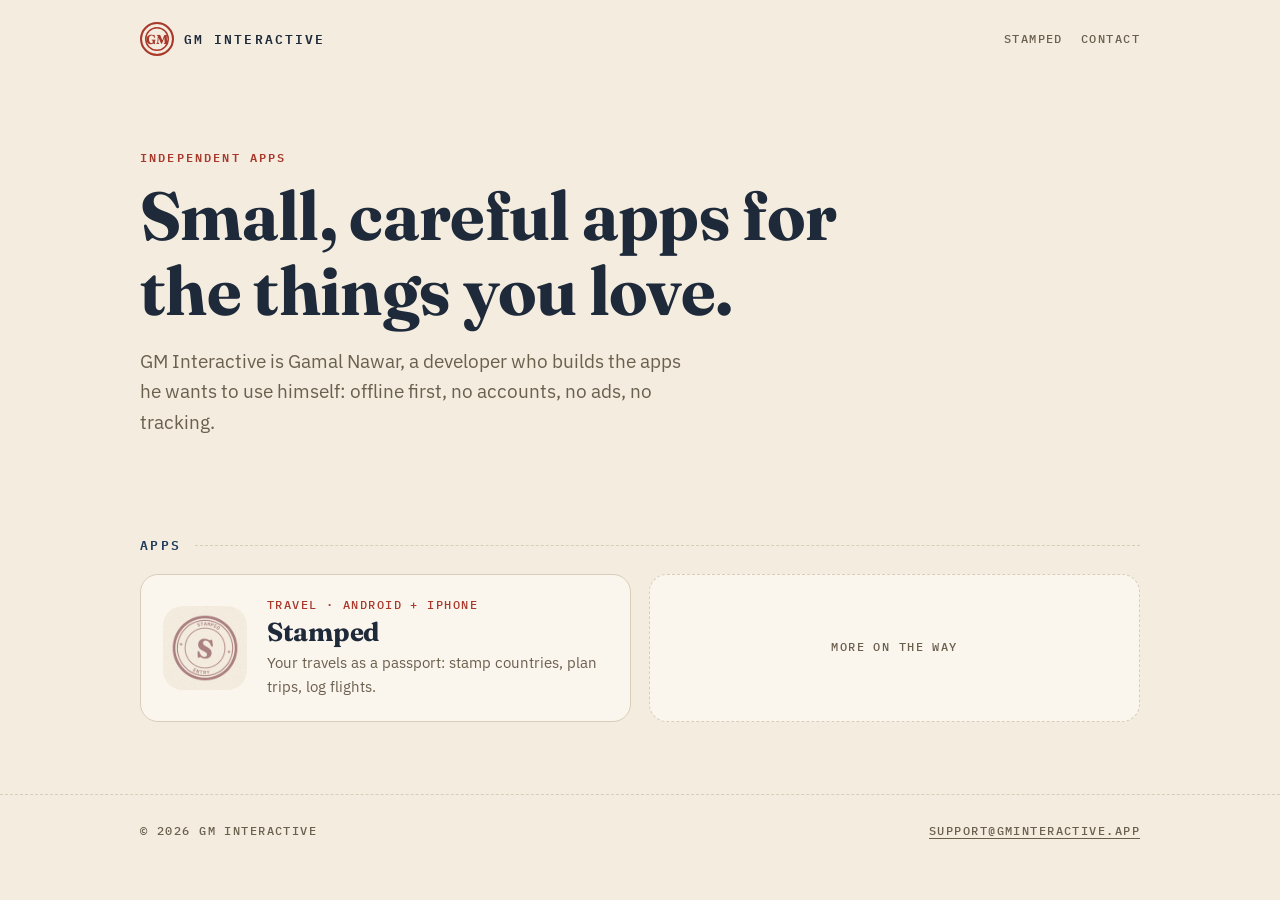
==== index.html @ 22e01575 "Add files via upload" ====
<!doctype html>
<html lang="en">
<head>
<meta charset="utf-8">
<meta name="viewport" content="width=device-width, initial-scale=1">
<title>GM Interactive</title>
<meta name="description" content="Small, careful apps by Gamal Nawar. Home of Stamped, a travel passport for your phone.">
<link rel="icon" href="/stamped/img/favicon.png">
<link rel="preconnect" href="https://fonts.googleapis.com">
<link rel="preconnect" href="https://fonts.gstatic.com" crossorigin>
<link href="https://fonts.googleapis.com/css2?family=Fraunces:opsz,wght@9..144,600;9..144,700&family=IBM+Plex+Mono:wght@500;600&family=IBM+Plex+Sans:wght@400;500;600&display=swap" rel="stylesheet">
<link rel="stylesheet" href="/style.css">
<style>
  .hero { padding: 72px 0 24px; }
  .hero h1 { max-width: 760px; margin: 14px 0 18px; }
  .hero p { max-width: 560px; font-size: 19px; color: var(--muted); }
  .apps { display: grid; grid-template-columns: repeat(auto-fit, minmax(300px, 1fr)); gap: 18px; }
  .app { display: flex; gap: 20px; align-items: center; padding: 22px; text-decoration: none; color: inherit; transition: transform .15s, border-color .15s; }
  .app:hover { transform: translateY(-2px); border-color: var(--primary); }
  .app img { width: 84px; height: 84px; border-radius: 20px; flex: none; }
  .app h3 { font-size: 26px; margin: 4px 0 4px; }
  .app p { margin: 0; color: var(--muted); font-size: 15px; }
  .app .label { color: var(--red); }
  .soon { padding: 22px; border-style: dashed; display: flex; align-items: center; justify-content: center; text-align: center; color: var(--muted); min-height: 128px; }
</style>
</head>
<body>
<header class="wrap top">
  <a class="brand" href="/"><span class="brand-mark">GM</span>GM INTERACTIVE</a>
  <nav class="nav"><a href="/stamped/">Stamped</a><a href="mailto:support@gminteractive.app">Contact</a></nav>
</header>

<main class="wrap">
  <section class="hero">
    <div class="kicker">Independent apps</div>
    <h1>Small, careful apps for the things you love.</h1>
    <p>GM Interactive is Gamal Nawar, a developer who builds the apps he wants to use himself: offline first, no accounts, no ads, no tracking.</p>
  </section>

  <div class="rule"><span>Apps</span></div>
  <div class="apps">
    <a class="card app" href="/stamped/">
      <img src="/stamped/img/icon.png" alt="Stamped app icon" width="84" height="84">
      <div>
        <div class="label">Travel · Android + iPhone</div>
        <h3>Stamped</h3>
        <p>Your travels as a passport: stamp countries, plan trips, log flights.</p>
      </div>
    </a>
    <div class="card soon"><span class="label">More on the way</span></div>
  </div>
</main>

<footer class="foot">
  <div class="wrap">
    <span class="label">© 2026 GM Interactive</span>
    <a class="label" href="mailto:support@gminteractive.app">support@gminteractive.app</a>
  </div>
</footer>
</body>
</html>
---- style.css ----
/* GM Interactive · shared styles ("Passport & Ink") */
:root {
  --paper: #F3ECDF; --card: #FAF6EE; --line: #D9CDB8; --line-soft: #E3D8C4;
  --ink: #1E2A3A; --muted: #6B5F4E; --primary: #1F3B5C; --on-primary: #F3ECDF;
  --red: #A8392B; --green: #2F6A52; --amber: #9A6418; --purple: #6E4683; --blue: #3A6EA5;
  --page: #1F3B5C; --gold: #E3AE5C;
  --serif: "Fraunces", Georgia, serif;
  --mono: "IBM Plex Mono", ui-monospace, Menlo, monospace;
  --sans: "IBM Plex Sans", -apple-system, "Segoe UI", Roboto, sans-serif;
}
@media (prefers-color-scheme: dark) {
  :root {
    --paper: #101A26; --card: #172334; --line: #2B3A50; --line-soft: #223046;
    --ink: #EEE6D6; --muted: #A89D8A; --primary: #E6D9BE; --on-primary: #101A26;
    --red: #E07A63; --green: #6FC6A1; --amber: #E3AE5C; --purple: #C3A0DC; --blue: #7FA8D6;
    --page: #1C3352;
  }
}
* { box-sizing: border-box; }
html { -webkit-text-size-adjust: 100%; }
body {
  margin: 0; background: var(--paper); color: var(--ink);
  font: 17px/1.6 var(--sans);
}
img { max-width: 100%; display: block; }
a { color: var(--red); text-underline-offset: 3px; }
.wrap { max-width: 1040px; margin: 0 auto; padding: 0 20px; }
.narrow { max-width: 720px; }

/* type */
.kicker { font: 600 12px/1.2 var(--mono); letter-spacing: .18em; text-transform: uppercase; color: var(--red); }
.label { font: 500 12px/1.4 var(--mono); letter-spacing: .12em; text-transform: uppercase; color: var(--muted); }
h1, h2, h3 { font-family: var(--serif); font-weight: 700; line-height: 1.1; margin: 0; letter-spacing: -.01em; }
h1 { font-size: clamp(40px, 7vw, 68px); }
h2 { font-size: clamp(28px, 4vw, 38px); }
h3 { font-size: 21px; }
p { margin: 0 0 14px; }
.muted { color: var(--muted); }

/* header + footer */
.top { display: flex; align-items: center; justify-content: space-between; padding-top: 22px; padding-bottom: 22px; gap: 16px; }
@media (max-width: 480px) { .top .nav { gap: 12px; } .top .nav a { font-size: 11px; letter-spacing: .08em; } }
.brand { display: flex; align-items: center; gap: 10px; color: var(--ink); text-decoration: none; font: 600 13px/1 var(--mono); letter-spacing: .16em; }
.brand-mark {
  width: 34px; height: 34px; border-radius: 50%; border: 2px solid var(--red); color: var(--red);
  display: grid; place-items: center; font: 700 13px/1 var(--serif); letter-spacing: 0;
  box-shadow: inset 0 0 0 3px var(--paper), inset 0 0 0 4.5px var(--red);
}
.nav { display: flex; gap: 18px; flex-wrap: wrap; }
.nav a { font: 500 12px/1 var(--mono); letter-spacing: .12em; text-transform: uppercase; color: var(--muted); text-decoration: none; }
.nav a:hover { color: var(--ink); }
.foot { border-top: 1.5px dashed var(--line); margin-top: 72px; padding: 28px 0 44px; }
.foot .wrap { display: flex; justify-content: space-between; flex-wrap: wrap; gap: 14px; }
.foot a { color: var(--muted); }

/* blocks */
.card { background: var(--card); border: 1.5px solid var(--line); border-radius: 18px; }
.rule { display: flex; align-items: center; gap: 14px; margin: 64px 0 22px; }
.rule::after { content: ""; flex: 1; border-top: 1.5px dashed var(--line); }
.rule span { font: 600 13px/1 var(--mono); letter-spacing: .18em; text-transform: uppercase; color: var(--primary); }

/* stamp-like chip */
.chip {
  display: inline-flex; align-items: center; gap: 8px; padding: 9px 14px;
  border: 2px solid currentColor; border-radius: 8px; box-shadow: inset 0 0 0 3px var(--paper), inset 0 0 0 4.5px currentColor;
  font: 600 12px/1 var(--mono); letter-spacing: .12em; text-transform: uppercase;
}

/* buttons */
.btns { display: flex; gap: 12px; flex-wrap: wrap; }
.btn {
  display: inline-flex; flex-direction: column; justify-content: center; min-width: 190px;
  padding: 12px 20px; border-radius: 14px; text-decoration: none;
  background: var(--primary); color: var(--on-primary); border: 1.5px solid var(--primary);
}
.btn small { font: 500 11px/1.3 var(--mono); letter-spacing: .12em; text-transform: uppercase; opacity: .75; }
.btn b { font: 600 18px/1.3 var(--sans); }
.btn.ghost { background: transparent; color: var(--ink); border-color: var(--line); }
.btn[aria-disabled="true"] { cursor: default; }

/* prose pages */
.prose h2 { font-size: 24px; margin: 38px 0 10px; }
.prose ul { padding-left: 20px; margin: 0 0 14px; }
.prose li { margin: 6px 0; }
.prose .card { padding: 18px 22px; margin: 22px 0; }
.faq details { border-bottom: 1.5px dashed var(--line); padding: 16px 0; }
.faq summary { cursor: pointer; font: 600 18px/1.35 var(--serif); list-style: none; display: flex; justify-content: space-between; gap: 16px; }
.faq summary::-webkit-details-marker { display: none; }
.faq summary::after { content: "+"; font: 500 20px/1 var(--mono); color: var(--red); }
.faq details[open] summary::after { content: "–"; }
.faq details p, .faq details ul { margin-top: 10px; color: var(--muted); }
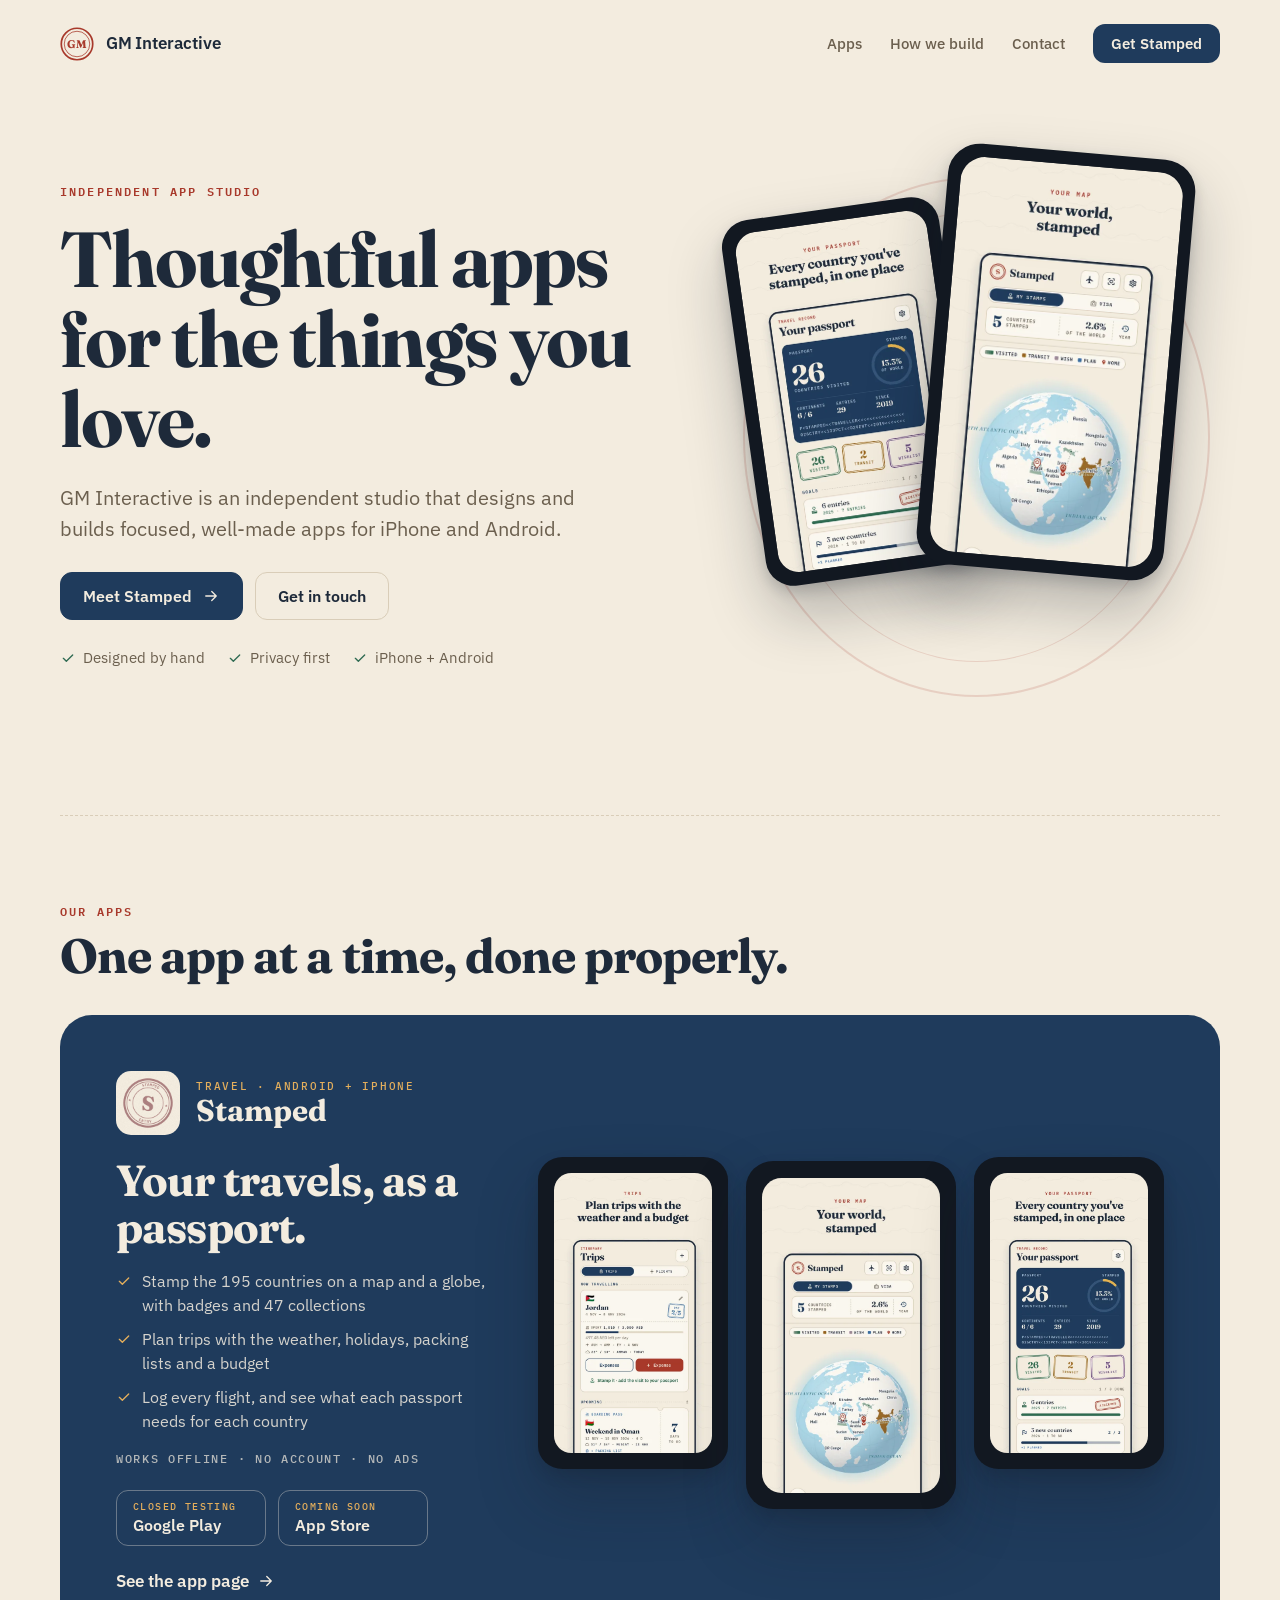
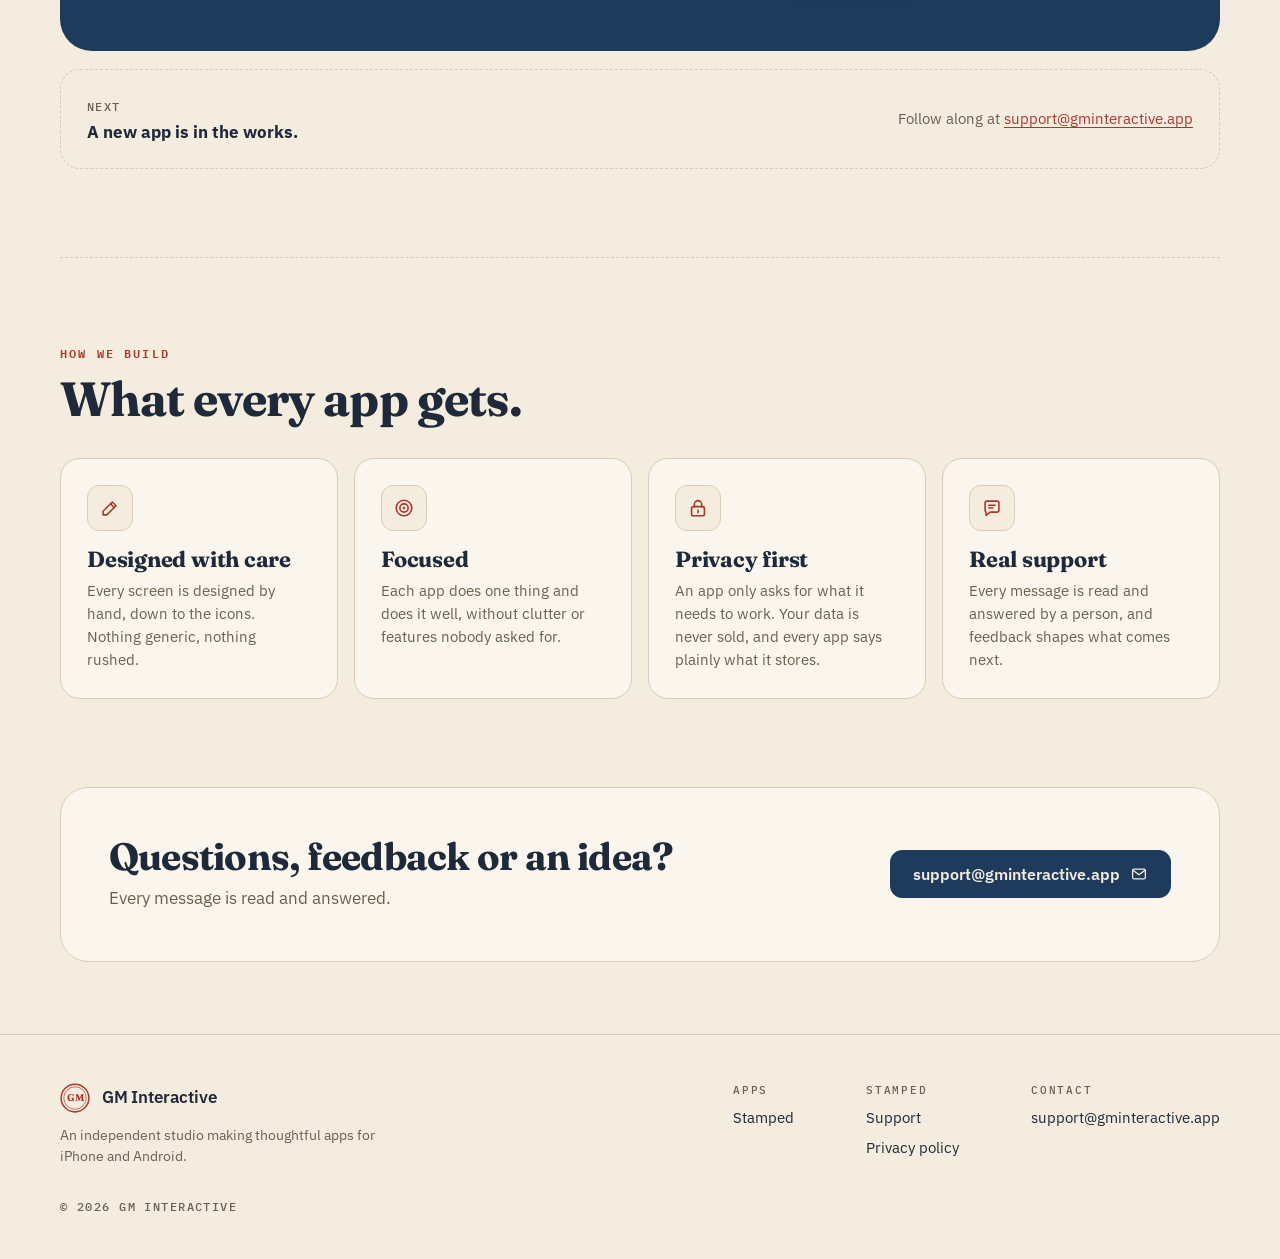
==== commit 6b4dc7fd: "Redesign the studio site New home page: studio hero with Stamped screenshots, a featured Stamped car" ====
--- a/index.html
+++ b/index.html
@@ -3,58 +3,189 @@
 <head>
 <meta charset="utf-8">
 <meta name="viewport" content="width=device-width, initial-scale=1">
-<title>GM Interactive</title>
-<meta name="description" content="Small, careful apps by Gamal Nawar. Home of Stamped, a travel passport for your phone.">
-<link rel="icon" href="/stamped/img/favicon.png">
+<title>GM Interactive · Thoughtful apps for iPhone and Android</title>
+<meta name="description" content="GM Interactive is an independent studio that designs and builds focused, well-made apps for iPhone and Android. Home of Stamped, a travel passport for your phone.">
+<meta property="og:title" content="GM Interactive">
+<meta property="og:description" content="An independent studio making thoughtful apps for iPhone and Android.">
+<meta property="og:image" content="https://gminteractive.app/stamped/img/shot-1.webp">
+<link rel="icon" href="/favicon.svg" type="image/svg+xml">
 <link rel="preconnect" href="https://fonts.googleapis.com">
 <link rel="preconnect" href="https://fonts.gstatic.com" crossorigin>
 <link href="https://fonts.googleapis.com/css2?family=Fraunces:opsz,wght@9..144,600;9..144,700&family=IBM+Plex+Mono:wght@500;600&family=IBM+Plex+Sans:wght@400;500;600&display=swap" rel="stylesheet">
 <link rel="stylesheet" href="/style.css">
 <style>
-  .hero { padding: 72px 0 24px; }
-  .hero h1 { max-width: 760px; margin: 14px 0 18px; }
-  .hero p { max-width: 560px; font-size: 19px; color: var(--muted); }
-  .apps { display: grid; grid-template-columns: repeat(auto-fit, minmax(300px, 1fr)); gap: 18px; }
-  .app { display: flex; gap: 20px; align-items: center; padding: 22px; text-decoration: none; color: inherit; transition: transform .15s, border-color .15s; }
-  .app:hover { transform: translateY(-2px); border-color: var(--primary); }
-  .app img { width: 84px; height: 84px; border-radius: 20px; flex: none; }
-  .app h3 { font-size: 26px; margin: 4px 0 4px; }
-  .app p { margin: 0; color: var(--muted); font-size: 15px; }
-  .app .label { color: var(--red); }
-  .soon { padding: 22px; border-style: dashed; display: flex; align-items: center; justify-content: center; text-align: center; color: var(--muted); min-height: 128px; }
+  .eyebrow { font: 600 12px/1.2 var(--mono); letter-spacing: .18em; text-transform: uppercase; color: var(--red); }
+  .b { display: inline-flex; align-items: center; gap: 10px; min-height: 48px; padding: 13px 22px; border-radius: 12px; text-decoration: none;
+        font: 600 16px/1 var(--sans); border: 1.5px solid var(--primary); background: var(--primary); color: var(--on-primary); }
+  .b:hover { opacity: .92; }
+  .b.ghost { background: transparent; color: var(--ink); border-color: var(--line); }
+  .b.ghost:hover { border-color: var(--ink); opacity: 1; }
+
+  .hero { display: grid; grid-template-columns: 1.1fr .9fr; gap: 56px; align-items: center; padding: 40px 0 88px; }
+  .hero h1 { font-size: clamp(42px, 6.2vw, 78px); line-height: 1.03; letter-spacing: -.025em; margin: 20px 0 22px; }
+  .hero .lead { font-size: 20px; line-height: 1.55; color: var(--muted); max-width: 540px; margin: 0 0 28px; }
+  .hero .ctas { display: flex; gap: 12px; flex-wrap: wrap; }
+  .trust { display: flex; gap: 22px; flex-wrap: wrap; margin-top: 26px; font-size: 15px; color: var(--muted); }
+  .trust span { display: inline-flex; align-items: center; gap: 7px; }
+  .trust svg { color: var(--green); }
+  .stage { position: relative; height: 600px; }
+  .stage .ring { position: absolute; border-radius: 50%; border: 2px solid var(--red); opacity: .16; }
+  .stage .ring.r1 { inset: 50px 10px 30px 20px; }
+  .stage .ring.r2 { inset: 85px 45px 65px 55px; border-width: 1px; }
+  .phone { background: #121821; padding: 2.6%; border-radius: 13%/7.4%; box-shadow: 0 30px 60px rgba(20,28,40,.28), 0 6px 14px rgba(20,28,40,.18); }
+  .phone img { width: 100%; height: auto; aspect-ratio: 9/16; object-fit: cover; border-radius: 11%/6.2%; }
+  .stage .back { position: absolute; left: 4%; top: 80px; width: 44%; transform: rotate(-8deg); }
+  .stage .front { position: absolute; left: 42%; top: 24px; width: 50%; transform: rotate(5deg); }
+
+  .section { padding: 88px 0; }
+  .section.lined { border-top: 1.5px dashed var(--line); }
+  .section h2 { font-size: clamp(32px, 4vw, 48px); letter-spacing: -.02em; margin: 12px 0 0; }
+  .section .head { margin-bottom: 32px; max-width: 760px; }
+
+  .feature { background: var(--page); color: #F3ECDF; border-radius: 32px; padding: 56px; display: grid; grid-template-columns: 1fr auto; gap: 48px; align-items: center; overflow: hidden; }
+  .feature .app-id { display: flex; align-items: center; gap: 16px; }
+  .feature .app-id img { width: 64px; height: 64px; border-radius: 15px; }
+  .feature .tag { font: 500 11px/1.4 var(--mono); letter-spacing: .16em; text-transform: uppercase; color: #E3AE5C; }
+  .feature .name { font: 700 30px/1.1 var(--serif); }
+  .feature h3 { font-size: clamp(30px, 3.4vw, 46px); line-height: 1.08; letter-spacing: -.02em; margin: 22px 0 18px; color: #F3ECDF; }
+  .feature ul { list-style: none; padding: 0; margin: 0 0 18px; display: grid; gap: 10px; }
+  .feature li { display: flex; gap: 10px; align-items: flex-start; font-size: 16px; line-height: 1.5; color: rgba(243,236,223,.86); }
+  .feature li svg { color: #E3AE5C; flex: none; margin-top: 4px; }
+  .feature .promise { font: 500 12px/1.4 var(--mono); letter-spacing: .14em; text-transform: uppercase; color: rgba(243,236,223,.7); margin-bottom: 22px; }
+  .stores { display: flex; gap: 12px; flex-wrap: wrap; margin-bottom: 22px; }
+  .store { display: flex; flex-direction: column; gap: 2px; padding: 9px 16px; border-radius: 12px; border: 1.5px solid rgba(243,236,223,.35); min-width: 150px; }
+  .store small { font: 500 10px/1.3 var(--mono); letter-spacing: .14em; text-transform: uppercase; color: #E3AE5C; }
+  .store b { font: 600 16px/1.3 var(--sans); }
+  .feature .more { display: inline-flex; align-items: center; gap: 8px; color: #F3ECDF; font-weight: 600; text-decoration: none; }
+  .feature .more:hover { text-decoration: underline; }
+  .shots { display: flex; gap: 18px; align-items: flex-end; }
+  .shots .phone { width: 190px; }
+  .shots .phone.mid { width: 210px; }
+  .shots .phone.side { margin-bottom: 40px; }
+  .next { margin-top: 18px; border: 1.5px dashed var(--line); border-radius: 20px; padding: 22px 26px; display: flex; align-items: center; justify-content: space-between; gap: 16px; flex-wrap: wrap; }
+  .next b { display: block; font-size: 17px; }
+  .next span.muted { font-size: 15px; }
+
+  .grid4 { display: grid; grid-template-columns: repeat(4, 1fr); gap: 16px; }
+  .pcard { background: var(--card); border: 1.5px solid var(--line); border-radius: 20px; padding: 26px; }
+  .pcard .ico { width: 46px; height: 46px; border-radius: 12px; background: var(--paper); border: 1.5px solid var(--line); display: grid; place-items: center; color: var(--red); }
+  .pcard h3 { font-size: 22px; margin: 16px 0 8px; }
+  .pcard p { margin: 0; font-size: 15px; line-height: 1.55; color: var(--muted); }
+
+  .contact { background: var(--card); border: 1.5px solid var(--line); border-radius: 28px; padding: 48px; display: flex; align-items: center; justify-content: space-between; gap: 24px; flex-wrap: wrap; }
+  .contact h2 { font-size: clamp(28px, 3vw, 38px); letter-spacing: -.02em; margin: 0 0 8px; }
+  .contact p { margin: 0; color: var(--muted); }
+
+  @media (max-width: 980px) {
+    .hero { grid-template-columns: 1fr; gap: 24px; padding-bottom: 56px; }
+    .stage { height: 420px; max-width: 460px; width: 100%; margin: 0 auto; }
+    .feature { grid-template-columns: 1fr; padding: 32px; }
+    .grid4 { grid-template-columns: repeat(2, 1fr); }
+  }
+  @media (max-width: 640px) {
+    .hero { padding-top: 16px; }
+    .hero .lead { font-size: 17px; }
+    .trust { gap: 12px; }
+    .stage { height: 360px; }
+    .section { padding: 56px 0; }
+    .feature { padding: 24px; border-radius: 22px; }
+    .shots { gap: 10px; justify-content: center; margin: 0 -24px; }
+    .shots .phone, .shots .phone.mid { width: 30%; }
+    .shots .phone.side { margin-bottom: 0; }
+    .grid4 { grid-template-columns: 1fr; }
+    .contact { padding: 28px; border-radius: 22px; }
+  }
 </style>
 </head>
 <body>
 <header class="wrap top">
-  <a class="brand" href="/"><span class="brand-mark">GM</span>GM INTERACTIVE</a>
-  <nav class="nav"><a href="/stamped/">Stamped</a><a href="mailto:support@gminteractive.app">Contact</a></nav>
+  <a class="brand" href="/"><svg width="34" height="34" viewBox="0 0 40 40" aria-hidden="true"><circle cx="20" cy="20" r="18.5" fill="none" stroke="var(--red)" stroke-width="2"/><circle cx="20" cy="20" r="15" fill="none" stroke="var(--red)" stroke-width="0.9"/><text x="20" y="24.6" text-anchor="middle" font-family="Fraunces, Georgia, serif" font-weight="700" font-size="13" letter-spacing="-0.5" fill="var(--red)">GM</text></svg>GM Interactive</a>
+  <nav class="nav" aria-label="Main"><a href="/#apps">Apps</a><a href="/#how">How we build</a><a href="/#contact">Contact</a><a class="cta" href="/stamped/">Get Stamped</a></nav>
+  <details class="menu">
+    <summary aria-label="Menu"><svg width="22" height="22" viewBox="0 0 24 24" fill="none" stroke="currentColor" stroke-width="1.75" stroke-linecap="round" aria-hidden="true"><path d="M4 7h16M4 12h16M4 17h16"/></svg></summary>
+    <div class="menu-panel"><a href="/#apps">Apps</a><a href="/#how">How we build</a><a href="/#contact">Contact</a><a href="/stamped/">Get Stamped</a></div>
+  </details>
 </header>
 
 <main class="wrap">
   <section class="hero">
-    <div class="kicker">Independent apps</div>
-    <h1>Small, careful apps for the things you love.</h1>
-    <p>GM Interactive is Gamal Nawar, a developer who builds the apps he wants to use himself: offline first, no accounts, no ads, no tracking.</p>
+    <div>
+      <div class="eyebrow">Independent app studio</div>
+      <h1>Thoughtful apps for the things you love.</h1>
+      <p class="lead">GM Interactive is an independent studio that designs and builds focused, well-made apps for iPhone and Android.</p>
+      <div class="ctas">
+        <a class="b" href="/stamped/">Meet Stamped <svg width="18" height="18" viewBox="0 0 24 24" fill="none" stroke="currentColor" stroke-width="1.75" stroke-linecap="round" stroke-linejoin="round" aria-hidden="true"><path d="M5 12h14M13 6l6 6-6 6"/></svg></a>
+        <a class="b ghost" href="#contact">Get in touch</a>
+      </div>
+      <div class="trust"><span><svg width="16" height="16" viewBox="0 0 24 24" fill="none" stroke="currentColor" stroke-width="2" stroke-linecap="round" stroke-linejoin="round" aria-hidden="true"><path d="M5 12.5l4.5 4.5L19 7.5"/></svg>Designed by hand</span><span><svg width="16" height="16" viewBox="0 0 24 24" fill="none" stroke="currentColor" stroke-width="2" stroke-linecap="round" stroke-linejoin="round" aria-hidden="true"><path d="M5 12.5l4.5 4.5L19 7.5"/></svg>Privacy first</span><span><svg width="16" height="16" viewBox="0 0 24 24" fill="none" stroke="currentColor" stroke-width="2" stroke-linecap="round" stroke-linejoin="round" aria-hidden="true"><path d="M5 12.5l4.5 4.5L19 7.5"/></svg>iPhone + Android</span></div>
+    </div>
+    <div class="stage" aria-hidden="true">
+      <div class="ring r1"></div><div class="ring r2"></div>
+      <div class="phone back"><img src="/stamped/img/shot-3.webp" alt="" width="540" height="960" loading="lazy"></div>
+      <div class="phone front"><img src="/stamped/img/shot-1.webp" alt="" width="540" height="960" loading="lazy"></div>
+    </div>
   </section>
 
-  <div class="rule"><span>Apps</span></div>
-  <div class="apps">
-    <a class="card app" href="/stamped/">
-      <img src="/stamped/img/icon.png" alt="Stamped app icon" width="84" height="84">
+  <section class="section lined" id="apps">
+    <div class="head"><div class="eyebrow">Our apps</div><h2>One app at a time, done properly.</h2></div>
+    <div class="feature">
       <div>
-        <div class="label">Travel · Android + iPhone</div>
-        <h3>Stamped</h3>
-        <p>Your travels as a passport: stamp countries, plan trips, log flights.</p>
+        <div class="app-id"><img src="/stamped/img/icon.png" alt="Stamped app icon" width="64" height="64">
+          <div><div class="tag">Travel · Android + iPhone</div><div class="name">Stamped</div></div></div>
+        <h3>Your travels, as a passport.</h3>
+        <ul>
+          <li><svg width="16" height="16" viewBox="0 0 24 24" fill="none" stroke="currentColor" stroke-width="2" stroke-linecap="round" stroke-linejoin="round" aria-hidden="true"><path d="M5 12.5l4.5 4.5L19 7.5"/></svg><span>Stamp the 195 countries on a map and a globe, with badges and 47 collections</span></li>
+          <li><svg width="16" height="16" viewBox="0 0 24 24" fill="none" stroke="currentColor" stroke-width="2" stroke-linecap="round" stroke-linejoin="round" aria-hidden="true"><path d="M5 12.5l4.5 4.5L19 7.5"/></svg><span>Plan trips with the weather, holidays, packing lists and a budget</span></li>
+          <li><svg width="16" height="16" viewBox="0 0 24 24" fill="none" stroke="currentColor" stroke-width="2" stroke-linecap="round" stroke-linejoin="round" aria-hidden="true"><path d="M5 12.5l4.5 4.5L19 7.5"/></svg><span>Log every flight, and see what each passport needs for each country</span></li>
+        </ul>
+        <div class="promise">Works offline · No account · No ads</div>
+        <div class="stores">
+          <span class="store"><small>Closed testing</small><b>Google Play</b></span>
+          <span class="store"><small>Coming soon</small><b>App Store</b></span>
+        </div>
+        <a class="more" href="/stamped/">See the app page <svg width="18" height="18" viewBox="0 0 24 24" fill="none" stroke="currentColor" stroke-width="1.75" stroke-linecap="round" stroke-linejoin="round" aria-hidden="true"><path d="M5 12h14M13 6l6 6-6 6"/></svg></a>
       </div>
-    </a>
-    <div class="card soon"><span class="label">More on the way</span></div>
-  </div>
+      <div class="shots">
+        <div class="phone side"><img src="/stamped/img/shot-5.webp" alt="Trips with the weather and a budget" width="540" height="960" loading="lazy"></div>
+        <div class="phone mid"><img src="/stamped/img/shot-1.webp" alt="Your map: a globe with the countries you have visited" width="540" height="960" loading="lazy"></div>
+        <div class="phone side"><img src="/stamped/img/shot-3.webp" alt="Your passport: countries, continents and goals" width="540" height="960" loading="lazy"></div>
+      </div>
+    </div>
+    <div class="next"><div><span class="label">Next</span><b>A new app is in the works.</b></div><span class="muted">Follow along at <a href="mailto:support@gminteractive.app">support@gminteractive.app</a></span></div>
+  </section>
+
+  <section class="section lined" id="how">
+    <div class="head"><div class="eyebrow">How we build</div><h2>What every app gets.</h2></div>
+    <div class="grid4">
+      <div class="pcard"><div class="ico"><svg width="22" height="22" viewBox="0 0 24 24" fill="none" stroke="currentColor" stroke-width="1.75" stroke-linecap="round" stroke-linejoin="round" aria-hidden="true"><path d="M14.5 5.5l4 4L8.5 19.5H4.5v-4z"/><path d="M12.5 7.5l4 4"/></svg></div><h3>Designed with care</h3><p>Every screen is designed by hand, down to the icons. Nothing generic, nothing rushed.</p></div>
+      <div class="pcard"><div class="ico"><svg width="22" height="22" viewBox="0 0 24 24" fill="none" stroke="currentColor" stroke-width="1.75" stroke-linecap="round" stroke-linejoin="round" aria-hidden="true"><circle cx="12" cy="12" r="8.5"/><circle cx="12" cy="12" r="4.5"/><circle cx="12" cy="12" r="0.6"/></svg></div><h3>Focused</h3><p>Each app does one thing and does it well, without clutter or features nobody asked for.</p></div>
+      <div class="pcard"><div class="ico"><svg width="22" height="22" viewBox="0 0 24 24" fill="none" stroke="currentColor" stroke-width="1.75" stroke-linecap="round" stroke-linejoin="round" aria-hidden="true"><rect x="5" y="10.5" width="14" height="10" rx="2"/><path d="M8 10.5V8a4 4 0 0 1 8 0v2.5M12 14.5v2.5"/></svg></div><h3>Privacy first</h3><p>An app only asks for what it needs to work. Your data is never sold, and every app says plainly what it stores.</p></div>
+      <div class="pcard"><div class="ico"><svg width="22" height="22" viewBox="0 0 24 24" fill="none" stroke="currentColor" stroke-width="1.75" stroke-linecap="round" stroke-linejoin="round" aria-hidden="true"><path d="M4.5 6.5A2 2 0 0 1 6.5 4.5h11a2 2 0 0 1 2 2v8a2 2 0 0 1-2 2H10l-4.5 3.5v-3.5a2 2 0 0 1-1-1.7z"/><path d="M8.5 9h7M8.5 12h4.5"/></svg></div><h3>Real support</h3><p>Every message is read and answered by a person, and feedback shapes what comes next.</p></div>
+    </div>
+  </section>
+
+  <section id="contact">
+    <div class="contact">
+      <div><h2>Questions, feedback or an idea?</h2><p>Every message is read and answered.</p></div>
+      <a class="b" href="mailto:support@gminteractive.app">support@gminteractive.app <svg width="18" height="18" viewBox="0 0 24 24" fill="none" stroke="currentColor" stroke-width="1.75" stroke-linecap="round" stroke-linejoin="round" aria-hidden="true"><rect x="3.5" y="5.5" width="17" height="13" rx="2"/><path d="M4 7l8 6 8-6"/></svg></a>
+    </div>
+  </section>
 </main>
 
 <footer class="foot">
   <div class="wrap">
-    <span class="label">© 2026 GM Interactive</span>
-    <a class="label" href="mailto:support@gminteractive.app">support@gminteractive.app</a>
+    <div class="foot-grid">
+      <div class="foot-about">
+        <a class="brand" href="/"><svg width="30" height="30" viewBox="0 0 40 40" aria-hidden="true"><circle cx="20" cy="20" r="18.5" fill="none" stroke="var(--red)" stroke-width="2"/><circle cx="20" cy="20" r="15" fill="none" stroke="var(--red)" stroke-width="0.9"/><text x="20" y="24.6" text-anchor="middle" font-family="Fraunces, Georgia, serif" font-weight="700" font-size="13" letter-spacing="-0.5" fill="var(--red)">GM</text></svg>GM Interactive</a>
+        <p>An independent studio making thoughtful apps for iPhone and Android.</p>
+      </div>
+      <div class="foot-cols">
+        <div class="foot-col"><span class="label">Apps</span><a href="/stamped/">Stamped</a></div>
+        <div class="foot-col"><span class="label">Stamped</span><a href="/stamped/support/">Support</a><a href="/stamped/privacy/">Privacy policy</a></div>
+        <div class="foot-col"><span class="label">Contact</span><a href="mailto:support@gminteractive.app">support@gminteractive.app</a></div>
+      </div>
+    </div>
+    <div class="label foot-copy">© 2026 GM Interactive</div>
   </div>
 </footer>
 </body>
--- a/style.css
+++ b/style.css
@@ -24,8 +24,8 @@
 }
 img { max-width: 100%; display: block; }
 a { color: var(--red); text-underline-offset: 3px; }
-.wrap { max-width: 1040px; margin: 0 auto; padding: 0 20px; }
-.narrow { max-width: 720px; }
+.wrap { max-width: 1200px; margin: 0 auto; padding: 0 20px; }
+.narrow { max-width: 760px; }
 
 /* type */
 .kicker { font: 600 12px/1.2 var(--mono); letter-spacing: .18em; text-transform: uppercase; color: var(--red); }
@@ -37,21 +37,40 @@
 p { margin: 0 0 14px; }
 .muted { color: var(--muted); }
 
-/* header + footer */
-.top { display: flex; align-items: center; justify-content: space-between; padding-top: 22px; padding-bottom: 22px; gap: 16px; }
-@media (max-width: 480px) { .top .nav { gap: 12px; } .top .nav a { font-size: 11px; letter-spacing: .08em; } }
-.brand { display: flex; align-items: center; gap: 10px; color: var(--ink); text-decoration: none; font: 600 13px/1 var(--mono); letter-spacing: .16em; }
-.brand-mark {
-  width: 34px; height: 34px; border-radius: 50%; border: 2px solid var(--red); color: var(--red);
-  display: grid; place-items: center; font: 700 13px/1 var(--serif); letter-spacing: 0;
-  box-shadow: inset 0 0 0 3px var(--paper), inset 0 0 0 4.5px var(--red);
+/* header + footer (studio site) */
+.top { display: flex; align-items: center; justify-content: space-between; padding-top: 24px; padding-bottom: 24px; gap: 16px; position: relative; }
+.brand { display: flex; align-items: center; gap: 12px; color: var(--ink); text-decoration: none; font: 600 17px/1 var(--sans); letter-spacing: -.01em; }
+.brand svg { flex: none; }
+.nav { display: flex; align-items: center; gap: 28px; flex-wrap: wrap; }
+.nav a { font: 500 15px/1 var(--sans); color: var(--muted); text-decoration: none; }
+.nav a:hover { color: var(--ink); }
+.nav a.cta { color: var(--on-primary); background: var(--primary); padding: 12px 18px; border-radius: 12px; font-weight: 600; }
+.nav a.cta:hover { color: var(--on-primary); opacity: .92; }
+.menu { display: none; }
+@media (max-width: 760px) {
+  .top .nav { display: none; }
+  .menu { display: block; }
+  .menu summary { list-style: none; width: 44px; height: 44px; border-radius: 12px; border: 1.5px solid var(--line); background: var(--card);
+                  display: grid; place-items: center; cursor: pointer; color: var(--ink); }
+  .menu summary::-webkit-details-marker { display: none; }
+  .menu[open] .menu-panel { position: absolute; right: 20px; top: 76px; z-index: 10; background: var(--card); border: 1.5px solid var(--line);
+                  border-radius: 16px; padding: 10px; display: flex; flex-direction: column; min-width: 220px; box-shadow: 0 18px 40px rgba(0,0,0,.14); }
+  .menu-panel a { padding: 12px 14px; border-radius: 10px; font: 500 16px/1.2 var(--sans); color: var(--ink); text-decoration: none; }
+  .menu-panel a:hover { background: var(--paper); }
 }
-.nav { display: flex; gap: 18px; flex-wrap: wrap; }
-.nav a { font: 500 12px/1 var(--mono); letter-spacing: .12em; text-transform: uppercase; color: var(--muted); text-decoration: none; }
-.nav a:hover { color: var(--ink); }
-.foot { border-top: 1.5px dashed var(--line); margin-top: 72px; padding: 28px 0 44px; }
-.foot .wrap { display: flex; justify-content: space-between; flex-wrap: wrap; gap: 14px; }
-.foot a { color: var(--muted); }
+.menu-panel { display: none; }
+
+.foot { border-top: 1.5px solid var(--line); margin-top: 72px; padding: 48px 0 44px; }
+.foot-grid { display: flex; justify-content: space-between; gap: 40px; flex-wrap: wrap; }
+.foot-about { max-width: 320px; display: flex; flex-direction: column; gap: 12px; }
+.foot-about p { margin: 0; font-size: 14px; line-height: 1.5; color: var(--muted); }
+.foot-cols { display: flex; gap: 72px; flex-wrap: wrap; }
+.foot-col { display: flex; flex-direction: column; gap: 10px; }
+.foot-col .label { font-size: 11px; letter-spacing: .16em; }
+.foot-col a { font: 400 15px/1.3 var(--sans); color: var(--ink); text-decoration: none; }
+.foot-col a:hover { color: var(--red); }
+.foot-copy { margin-top: 32px; }
+@media (max-width: 640px) { .foot-cols { gap: 40px; } }
 
 /* blocks */
 .card { background: var(--card); border: 1.5px solid var(--line); border-radius: 18px; }
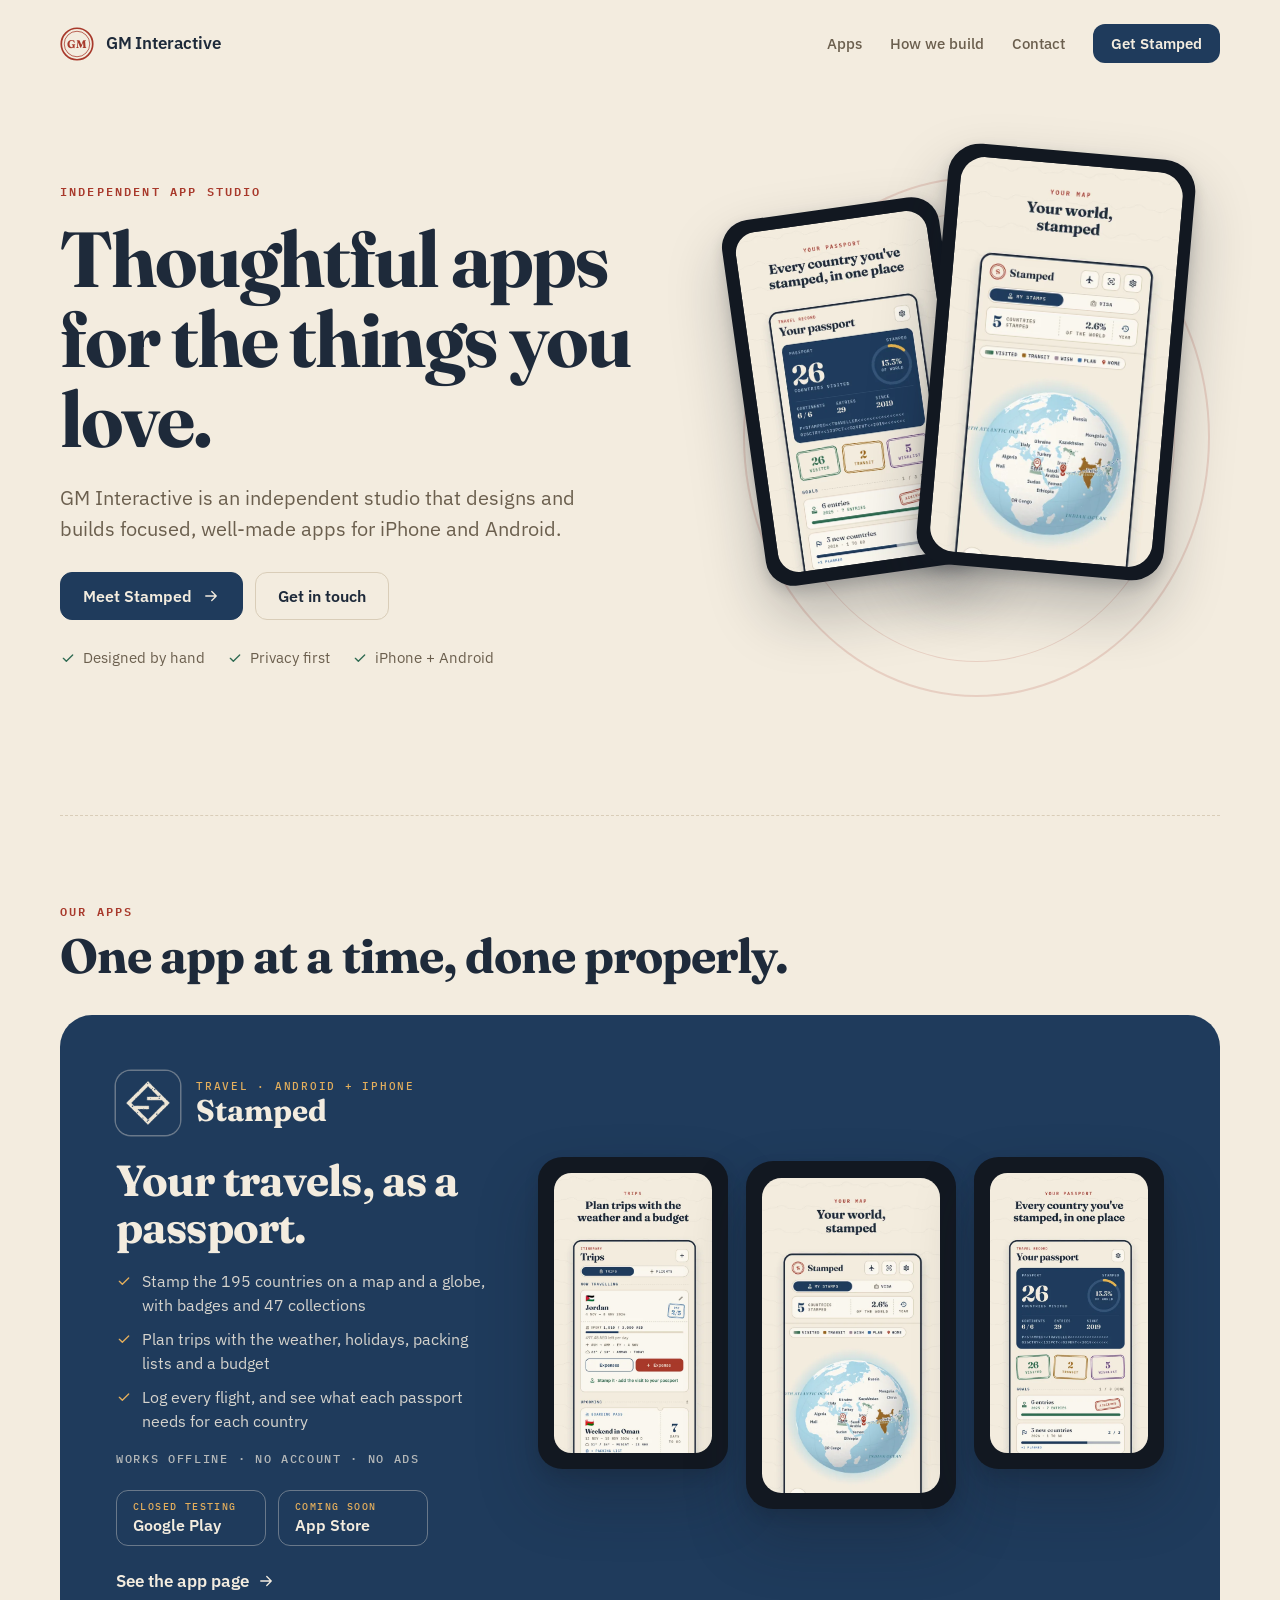
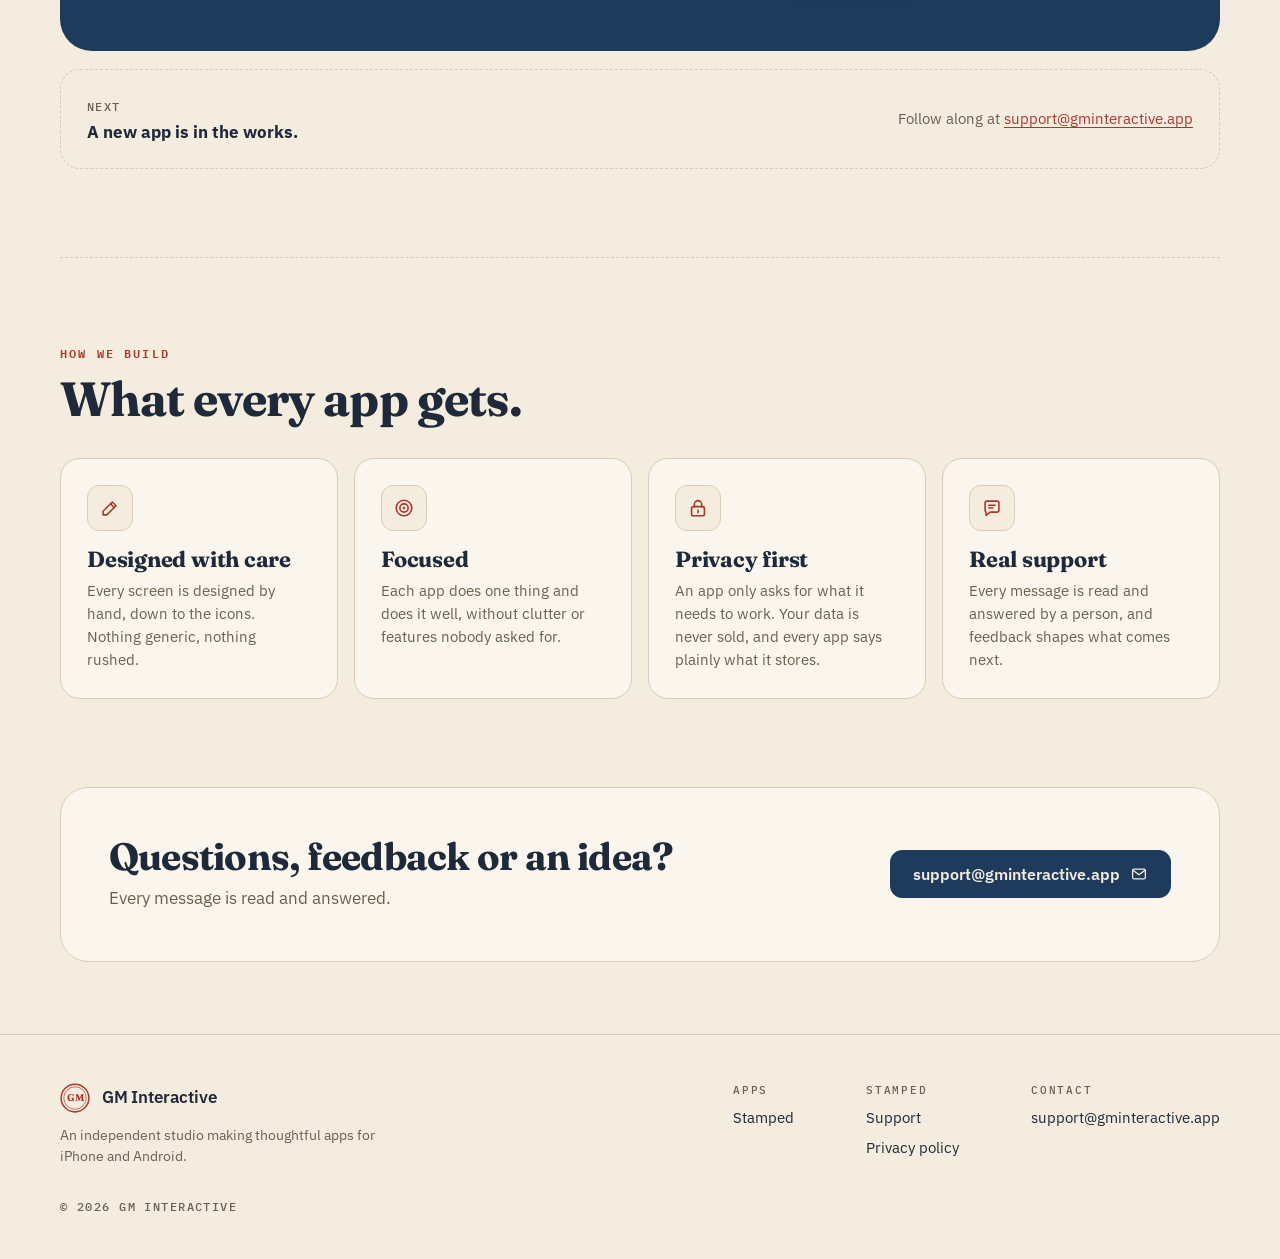
==== commit 1d4b246f: "Add files via upload" ====
--- a/index.html
+++ b/index.html
@@ -7,7 +7,10 @@
 <meta name="description" content="GM Interactive is an independent studio that designs and builds focused, well-made apps for iPhone and Android. Home of Stamped, a travel passport for your phone.">
 <meta property="og:title" content="GM Interactive">
 <meta property="og:description" content="An independent studio making thoughtful apps for iPhone and Android.">
-<meta property="og:image" content="https://gminteractive.app/stamped/img/shot-1.webp">
+<meta property="og:image" content="https://gminteractive.app/stamped/img/og.png">
+<meta property="og:image:width" content="1200">
+<meta property="og:image:height" content="630">
+<meta name="twitter:card" content="summary_large_image">
 <link rel="icon" href="/favicon.svg" type="image/svg+xml">
 <link rel="preconnect" href="https://fonts.googleapis.com">
 <link rel="preconnect" href="https://fonts.gstatic.com" crossorigin>
@@ -44,7 +47,7 @@
 
   .feature { background: var(--page); color: #F3ECDF; border-radius: 32px; padding: 56px; display: grid; grid-template-columns: 1fr auto; gap: 48px; align-items: center; overflow: hidden; }
   .feature .app-id { display: flex; align-items: center; gap: 16px; }
-  .feature .app-id img { width: 64px; height: 64px; border-radius: 15px; }
+  .feature .app-id img { width: 64px; height: 64px; border-radius: 15px; box-shadow: 0 0 0 1.5px rgba(243,236,223,.35); }
   .feature .tag { font: 500 11px/1.4 var(--mono); letter-spacing: .16em; text-transform: uppercase; color: #E3AE5C; }
   .feature .name { font: 700 30px/1.1 var(--serif); }
   .feature h3 { font-size: clamp(30px, 3.4vw, 46px); line-height: 1.08; letter-spacing: -.02em; margin: 22px 0 18px; color: #F3ECDF; }
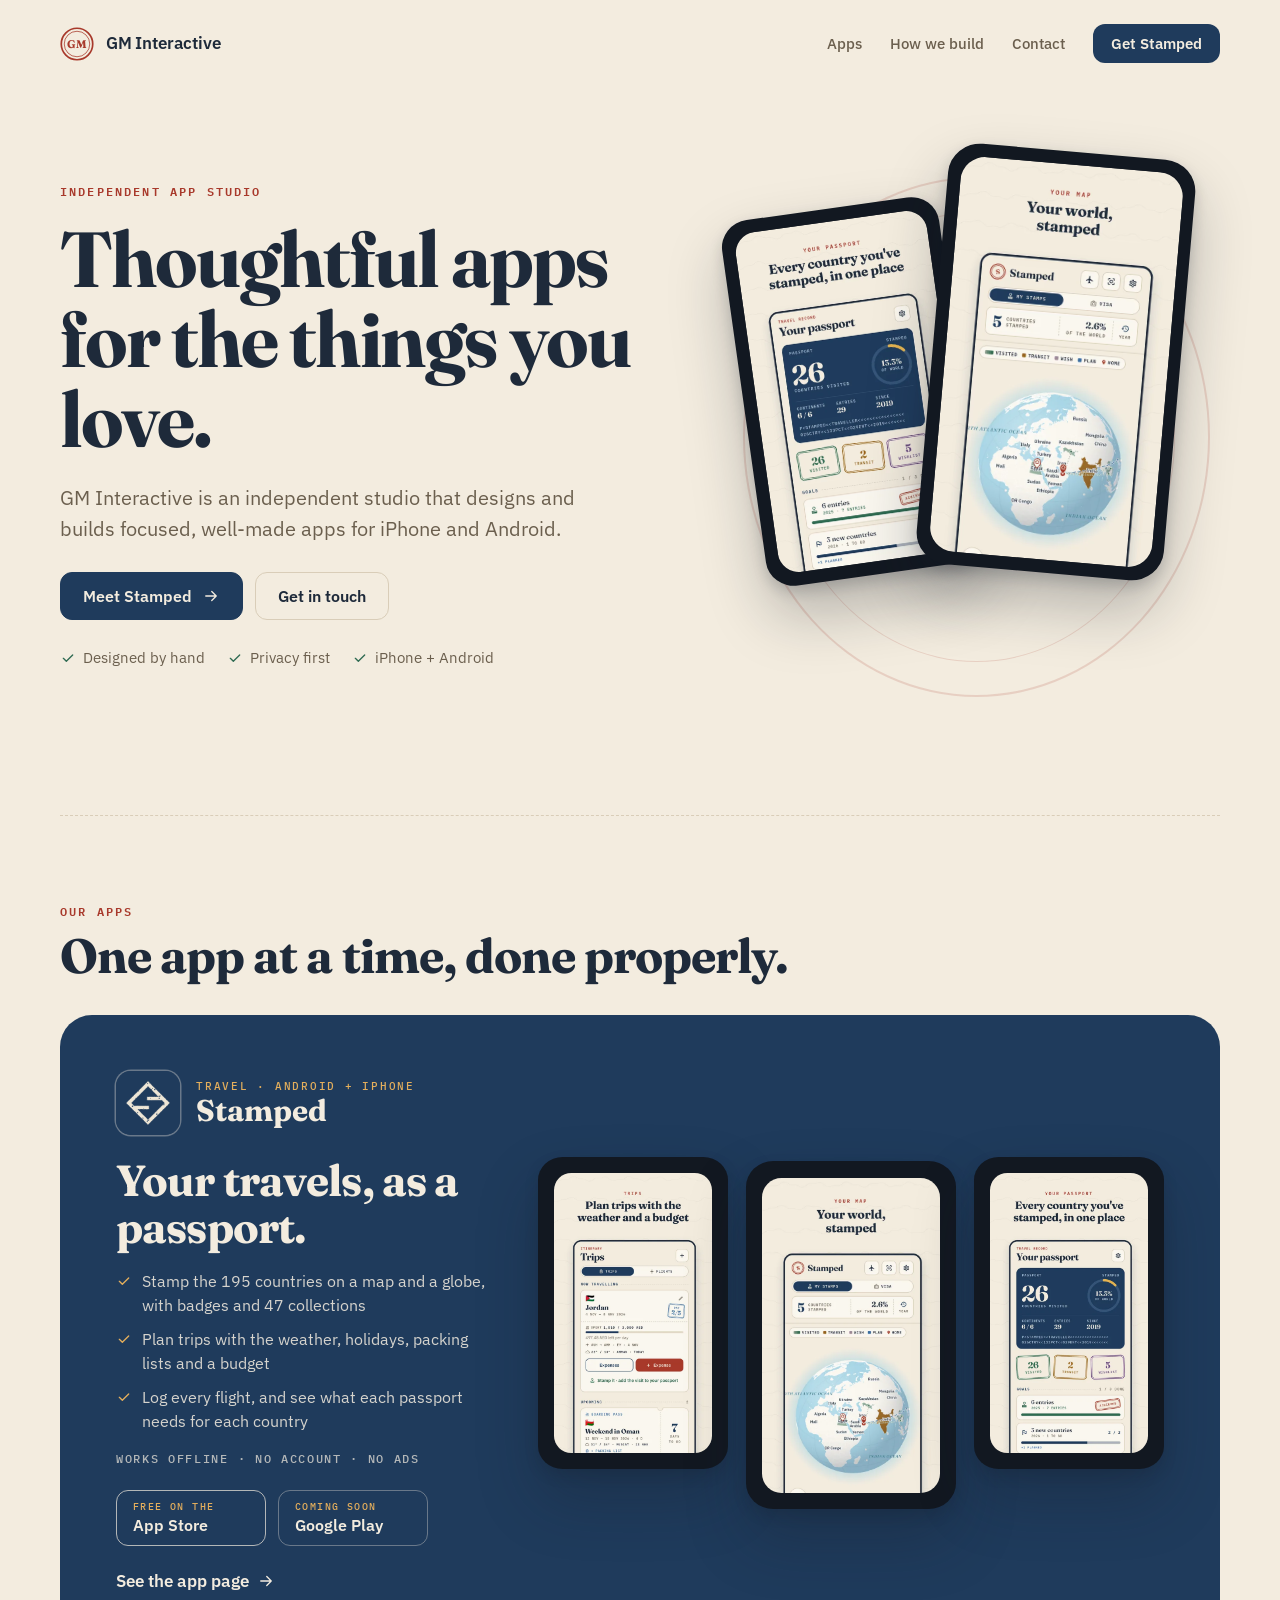
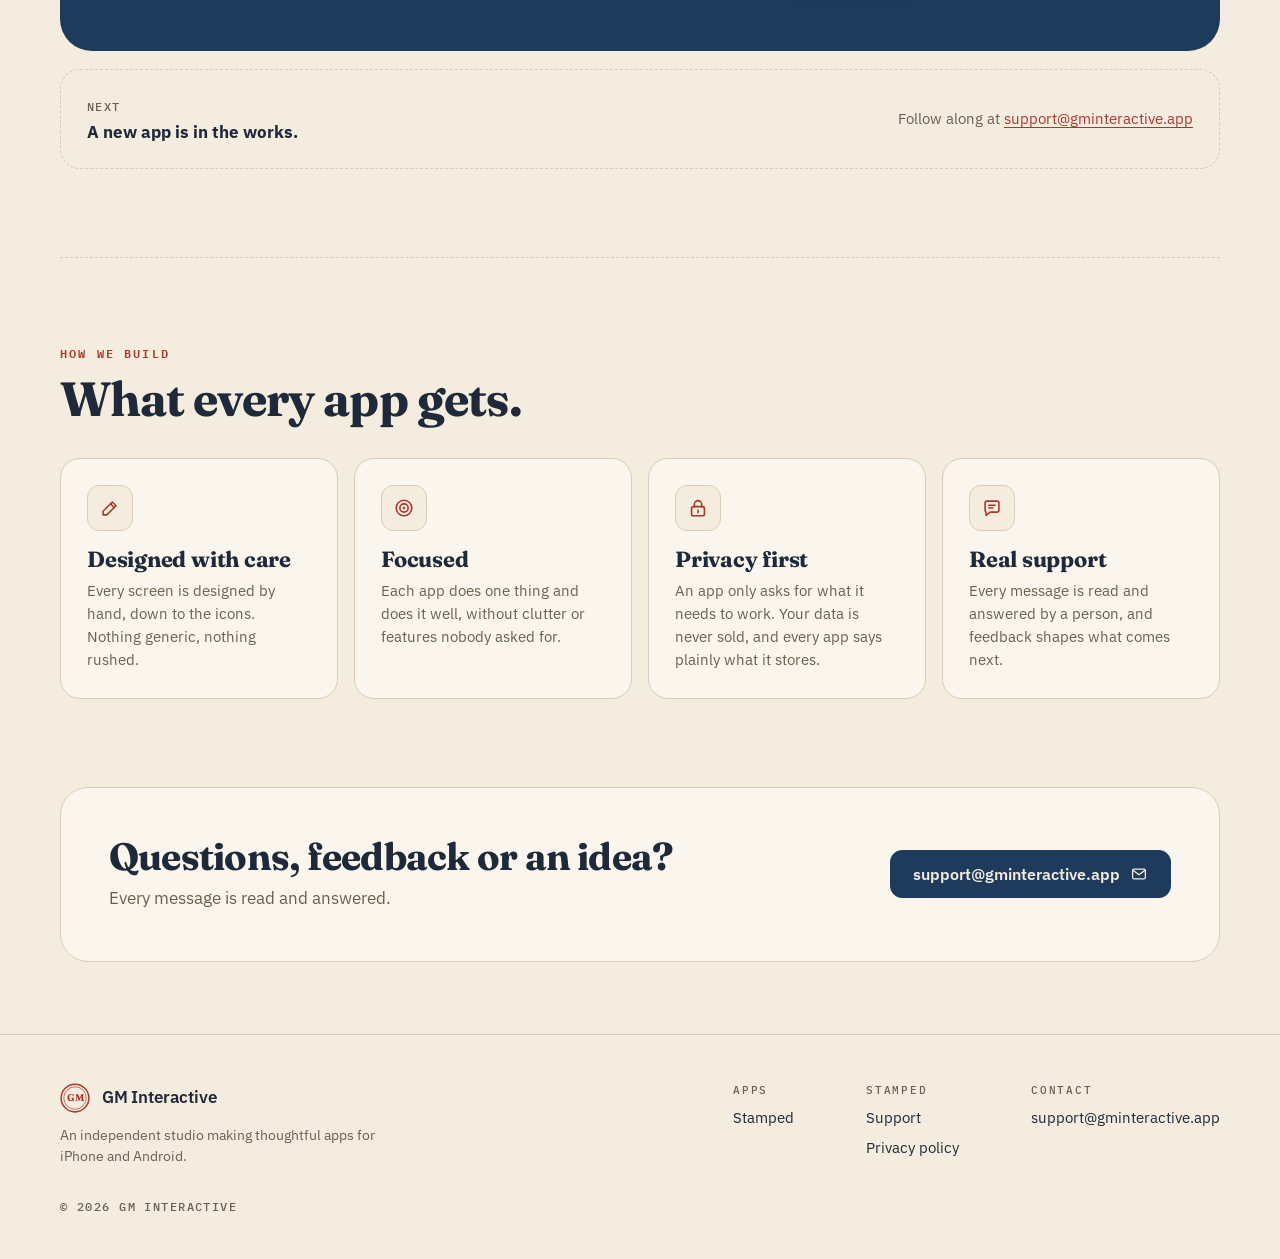
==== commit 1b16a618: "App Store links, data files for the app, privacy update - Home + Stamped page: App Store button link" ====
--- a/index.html
+++ b/index.html
@@ -59,6 +59,8 @@
   .store { display: flex; flex-direction: column; gap: 2px; padding: 9px 16px; border-radius: 12px; border: 1.5px solid rgba(243,236,223,.35); min-width: 150px; }
   .store small { font: 500 10px/1.3 var(--mono); letter-spacing: .14em; text-transform: uppercase; color: #E3AE5C; }
   .store b { font: 600 16px/1.3 var(--sans); }
+  a.store { color: inherit; text-decoration: none; border-color: rgba(243,236,223,.7); }
+  a.store:hover { background: rgba(243,236,223,.08); }
   .feature .more { display: inline-flex; align-items: center; gap: 8px; color: #F3ECDF; font-weight: 600; text-decoration: none; }
   .feature .more:hover { text-decoration: underline; }
   .shots { display: flex; gap: 18px; align-items: flex-end; }
@@ -143,8 +145,8 @@
         </ul>
         <div class="promise">Works offline · No account · No ads</div>
         <div class="stores">
-          <span class="store"><small>Closed testing</small><b>Google Play</b></span>
-          <span class="store"><small>Coming soon</small><b>App Store</b></span>
+          <a class="store" href="https://apps.apple.com/app/id6835320207" rel="noopener"><small>Free on the</small><b>App Store</b></a>
+          <span class="store"><small>Coming soon</small><b>Google Play</b></span>
         </div>
         <a class="more" href="/stamped/">See the app page <svg width="18" height="18" viewBox="0 0 24 24" fill="none" stroke="currentColor" stroke-width="1.75" stroke-linecap="round" stroke-linejoin="round" aria-hidden="true"><path d="M5 12h14M13 6l6 6-6 6"/></svg></a>
       </div>
